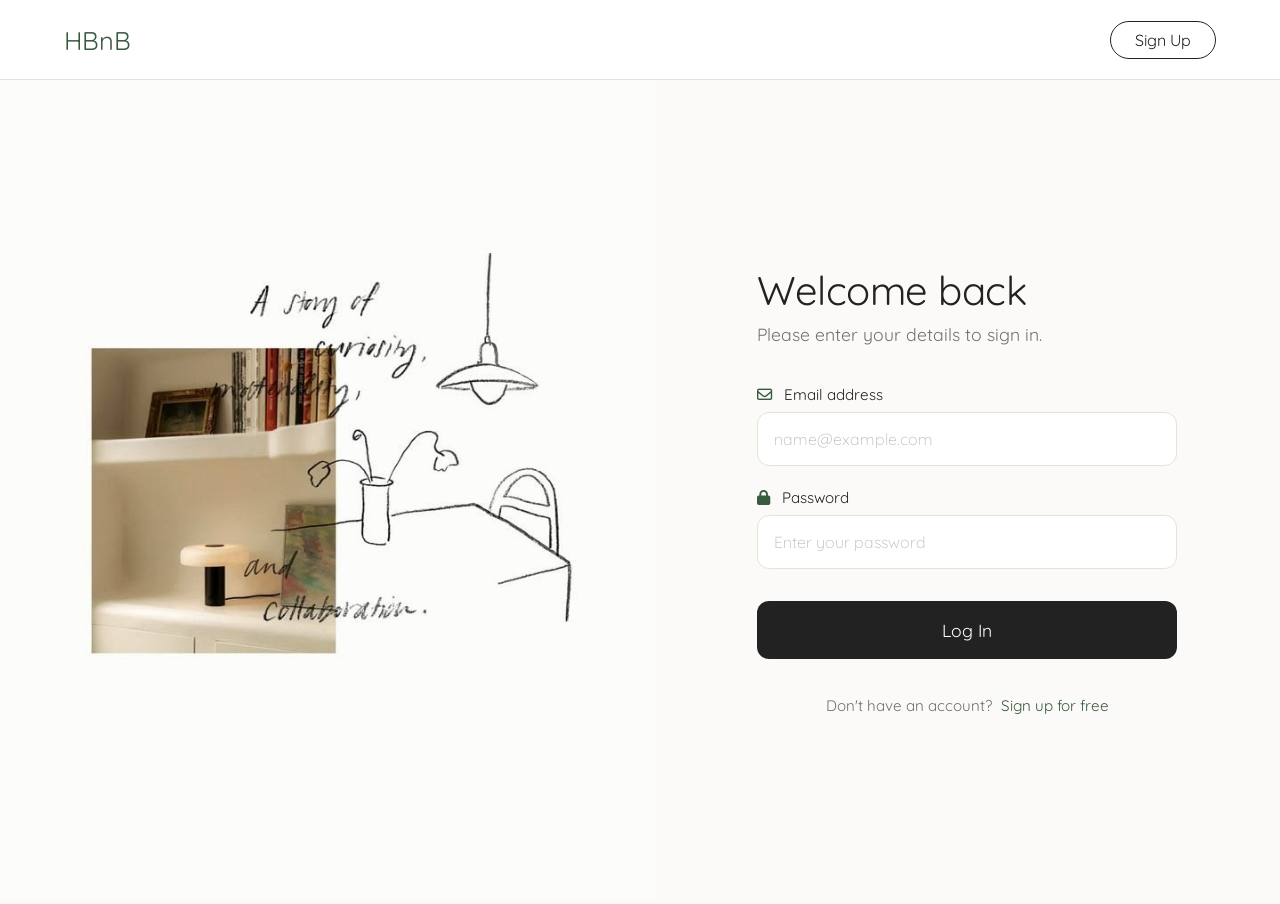
==== part4/frontend/account.html @ bfab35d6 "Add registration page for user account creation" ====
<!DOCTYPE html>
<html lang="en">
<head>
    <meta charset="UTF-8">
    <meta name="viewport" content="width=device-width, initial-scale=1.0">
    <title>HBnB - Dashboard</title>
    <link rel="stylesheet" href="css/account.css">
    <link rel="stylesheet" href="https://cdnjs.cloudflare.com/ajax/libs/font-awesome/6.4.0/css/all.min.css">
</head>
<body>

    <header>
        <a href="index.html" class="logo">HBnB</a>
        <nav class="nav-links">
            <a href="index.html">Home</a>
            <a href="add_place.html">Host a Place</a>
            <a href="#" id="logout-btn">Logout</a>
        </nav>
    </header>

    <div class="dashboard-wrapper">
        <!-- Sidebar -->
        <aside class="sidebar">
            <h2>Dashboard</h2>
            <a href="#" id="tab-places" class="sidebar-link active">My Places</a>
            <a href="add_place.html" class="sidebar-link">Add New Place</a>
            <a href="#" id="tab-bookings" class="sidebar-link">My Bookings</a>
            <a href="#" id="delete-account-btn" class="sidebar-link sidebar-danger">Delete Account</a>
        </aside>

        <!-- Main Content -->
        <main class="main-content">
            <h1 class="section-title">My Hosted Places</h1>
            <section id="my-places-list" class="places-grid">
                <!-- Dynamic cards injected via JS -->
            </section>
            <h1 class="section-title" id="bookings-title" style="display:none; margin-top: 40px;">Booking History</h1>
            <section id="my-bookings-list" class="places-grid" style="display:none;">

            </section>
        </main>
    </div>

    <!-- Hidden Edit Modal -->
    <div id="edit-modal" class="modal-overlay">
        <div class="modal-content" style="max-width: 700px; max-height: 90vh; overflow-y: auto;">
            <h2><i class="fa-solid fa-pen-to-square"></i> Edit Place Details</h2>
            <form id="edit-place-form">
                <input type="hidden" id="edit-place-id">
                
                <div class="input-group">
                    <label>Title</label>
                    <input type="text" id="edit-title" required>
                </div>
                
                <!-- حاوية الصور المتعددة للتعديل -->
                <div id="edit-image-inputs-container" class="input-group">
                    <label>Place Images</label>
                    <!-- سيتم حقن الحقول هنا بواسطة JS -->
                </div>
                <button type="button" id="edit-add-more-imgs-btn" class="btn-manage-amenities" style="width: 100%; margin-bottom: 15px;">
                    <i class="fa-solid fa-plus"></i> Add another image
                </button>

                <div class="input-group">
                    <label>Description</label>
                    <textarea id="edit-description" rows="4"></textarea>
                </div>
                
                <div class="input-group">
                    <label>Price per night ($)</label>
                    <input type="number" id="edit-price" step="0.01" required>
                </div>

                <!-- حاوية الـ Amenities للتعديل -->
                <div class="input-group" style="margin-top: 20px;">
                    <label>Amenities</label>
                    <div id="edit-amenities-selection-wrapper" class="amenities-wrapper">
                        <!-- سيتم حقن أزرار الاختيار هنا بواسطة JS -->
                    </div>
                </div>

                <div class="modal-actions">
                    <button type="button" id="close-modal-btn" class="btn-secondary">Cancel</button>
                    <button type="submit" class="btn-primary">Save Changes</button>
                </div>
            </form>
        </div>
    </div>

    <script src="js/scripts.js"></script>
</body>
</html>
---- part4/frontend/css/account.css ----
@import url('https://fonts.googleapis.com/css2?family=Quicksand:wght@300;400;500;600;700&display=swap');

:root {
    --bg-color: #f4f6f8;
    --surface-color: #ffffff;
    --text-main: #2b2b2b;
    --primary-dark: #1a1a1a;
    --danger-color: #e63946;
    --border-color: #e0e0e0;
    --font-main: 'Quicksand', sans-serif;
}

* { margin: 0; padding: 0; box-sizing: border-box; }
body { font-family: var(--font-main); background-color: var(--bg-color); color: var(--text-main); display: flex; flex-direction: column; min-height: 100vh; }
header { display: flex; justify-content: space-between; align-items: center; padding: 20px 5%; background-color: var(--surface-color); border-bottom: 1px solid var(--border-color); z-index: 10; }
.logo { font-size: 1.5rem; font-weight: 700; text-decoration: none; color: var(--primary-dark); }
.nav-links a { text-decoration: none; color: var(--text-main); font-weight: 500; margin-left: 20px; }

/* Dashboard Layout (Sidebar + Main) */
.dashboard-wrapper { display: flex; flex: 1; max-width: 1400px; margin: 0 auto; width: 100%; }
.sidebar { width: 280px; background: var(--surface-color); border-right: 1px solid var(--border-color); padding: 40px 20px; display: flex; flex-direction: column; }
.sidebar h2 { font-size: 1.5rem; margin-bottom: 30px; border-bottom: 2px solid var(--primary-dark); padding-bottom: 10px; display: inline-block; }
.sidebar-link { padding: 15px; margin-bottom: 10px; text-decoration: none; color: var(--text-main); font-weight: 600; border-radius: 8px; transition: background 0.3s; }
.sidebar-link:hover, .sidebar-link.active { background: #f0f0f0; }
.sidebar-danger { margin-top: auto; color: var(--danger-color); border: 1px solid var(--danger-color); text-align: center; }
.sidebar-danger:hover { background: var(--danger-color); color: white; }

.main-content { flex: 1; padding: 40px 5%; }
.section-title { font-size: 2rem; font-weight: 300; margin-bottom: 30px; color: var(--primary-dark); }

/* Places Grid & Cards with Images */
.places-grid { display: grid; grid-template-columns: repeat(auto-fill, minmax(280px, 1fr)); gap: 25px; }
.place-card { background: var(--surface-color); border: 1px solid var(--border-color); border-radius: 12px; overflow: hidden; display: flex; flex-direction: column; transition: box-shadow 0.3s; }
.place-card:hover { box-shadow: 0 10px 20px rgba(0,0,0,0.05); }
.card-img { width: 100%; height: 180px; object-fit: cover; }
.card-body { padding: 20px; display: flex; flex-direction: column; flex: 1; }
.card-body h3 { font-size: 1.2rem; margin-bottom: 5px; }
.card-body p { color: #666; margin-bottom: 20px; flex: 1; }
.card-actions { display: flex; gap: 10px; }
.btn-edit, .btn-delete { flex: 1; padding: 10px; border-radius: 6px; cursor: pointer; font-weight: 600; font-family: inherit; border: none; transition: 0.2s; }
.btn-edit { background: #f0f0f0; color: var(--primary-dark); }
.btn-edit:hover { background: var(--primary-dark); color: white; }
.btn-delete { background: #ffe3e3; color: var(--danger-color); }
.btn-delete:hover { background: var(--danger-color); color: white; }

/* Modal */
.modal-overlay { display: none; position: fixed; top: 0; left: 0; width: 100%; height: 100%; background: rgba(0,0,0,0.5); z-index: 1000; justify-content: center; align-items: center; }
.modal-content { background: var(--surface-color); width: 100%; max-width: 500px; padding: 30px; border-radius: 12px; box-shadow: 0 15px 30px rgba(0,0,0,0.1); }
.modal-content h2 { margin-bottom: 25px; }
.input-group { margin-bottom: 15px; }
.input-group label { display: block; margin-bottom: 5px; font-weight: 600; font-size: 0.9rem; }
.input-group input, .input-group textarea { width: 100%; padding: 12px; border: 1px solid var(--border-color); border-radius: 6px; font-family: inherit; font-size: 1rem; outline: none; }
.modal-actions { display: flex; gap: 15px; margin-top: 25px; }
.btn-primary { flex: 1; background: var(--primary-dark); color: #fff; border: none; padding: 12px; border-radius: 6px; cursor: pointer; font-weight: 600; }
.btn-secondary { flex: 1; background: var(--bg-color); color: var(--text-main); border: 1px solid var(--border-color); padding: 12px; border-radius: 6px; cursor: pointer; font-weight: 600; }
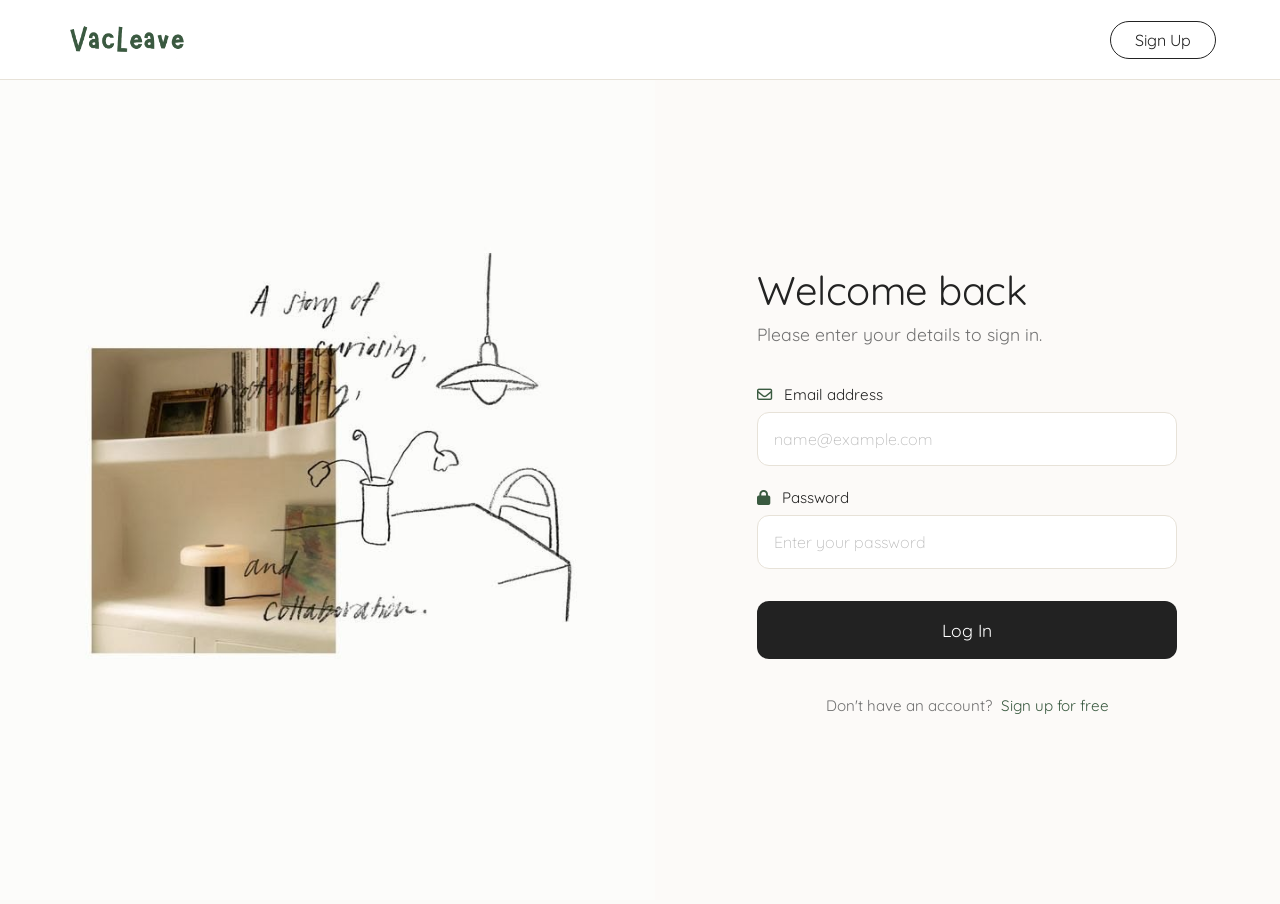
==== commit f47ee347: "Add admin user fetching functionality with token validation - Implemented a new JavaScript file (adm" ====
--- a/part4/frontend/account.html
+++ b/part4/frontend/account.html
@@ -10,7 +10,9 @@
 <body>
 
     <header>
-        <a href="index.html" class="logo">HBnB</a>
+        <a href="index.html" class="logo" style="display: flex; align-items: center;">
+            <img src="imgs/logo.png" alt="HBnB Logo" style="height: 40px; width: auto; object-fit: contain;">
+        </a>
         <nav class="nav-links">
             <a href="index.html">Home</a>
             <a href="add_place.html">Host a Place</a>
@@ -19,29 +21,32 @@
     </header>
 
     <div class="dashboard-wrapper">
-        <!-- Sidebar -->
+        
         <aside class="sidebar">
             <h2>Dashboard</h2>
             <a href="#" id="tab-places" class="sidebar-link active">My Places</a>
             <a href="add_place.html" class="sidebar-link">Add New Place</a>
             <a href="#" id="tab-bookings" class="sidebar-link">My Bookings</a>
+            <a href="#" id="tab-favorites" class="sidebar-link">My Favorites</a>
             <a href="#" id="delete-account-btn" class="sidebar-link sidebar-danger">Delete Account</a>
         </aside>
 
-        <!-- Main Content -->
+        
         <main class="main-content">
             <h1 class="section-title">My Hosted Places</h1>
             <section id="my-places-list" class="places-grid">
-                <!-- Dynamic cards injected via JS -->
+                
             </section>
             <h1 class="section-title" id="bookings-title" style="display:none; margin-top: 40px;">Booking History</h1>
             <section id="my-bookings-list" class="places-grid" style="display:none;">
 
             </section>
+            <h1 class="section-title" id="favorites-title" style="display:none; font-weight: 400; margin-top: 40px;">Favorite Places</h1>
+            <section id="my-favorites-list" class="places-grid" style="display:none;"></section>
         </main>
     </div>
 
-    <!-- Hidden Edit Modal -->
+    
     <div id="edit-modal" class="modal-overlay">
         <div class="modal-content" style="max-width: 700px; max-height: 90vh; overflow-y: auto;">
             <h2><i class="fa-solid fa-pen-to-square"></i> Edit Place Details</h2>
@@ -53,10 +58,10 @@
                     <input type="text" id="edit-title" required>
                 </div>
                 
-                <!-- حاوية الصور المتعددة للتعديل -->
+                
                 <div id="edit-image-inputs-container" class="input-group">
                     <label>Place Images</label>
-                    <!-- سيتم حقن الحقول هنا بواسطة JS -->
+                    
                 </div>
                 <button type="button" id="edit-add-more-imgs-btn" class="btn-manage-amenities" style="width: 100%; margin-bottom: 15px;">
                     <i class="fa-solid fa-plus"></i> Add another image
@@ -72,11 +77,11 @@
                     <input type="number" id="edit-price" step="0.01" required>
                 </div>
 
-                <!-- حاوية الـ Amenities للتعديل -->
+                
                 <div class="input-group" style="margin-top: 20px;">
                     <label>Amenities</label>
                     <div id="edit-amenities-selection-wrapper" class="amenities-wrapper">
-                        <!-- سيتم حقن أزرار الاختيار هنا بواسطة JS -->
+                        
                     </div>
                 </div>
 
--- a/part4/frontend/css/account.css
+++ b/part4/frontend/css/account.css
@@ -7,49 +7,138 @@
     --primary-dark: #1a1a1a;
     --danger-color: #e63946;
     --border-color: #e0e0e0;
+    --border-soft: #e7e2d8;
+    --text-muted: #717171;
     --font-main: 'Quicksand', sans-serif;
 }
 
 * { margin: 0; padding: 0; box-sizing: border-box; }
-body { font-family: var(--font-main); background-color: var(--bg-color); color: var(--text-main); display: flex; flex-direction: column; min-height: 100vh; }
+body { font-family: var(--font-main); background-color: var(--bg-color); color: var(--text-main); display: flex; flex-direction: column; min-height: 100vh; font-weight: 400; }
 header { display: flex; justify-content: space-between; align-items: center; padding: 20px 5%; background-color: var(--surface-color); border-bottom: 1px solid var(--border-color); z-index: 10; }
-.logo { font-size: 1.5rem; font-weight: 700; text-decoration: none; color: var(--primary-dark); }
-.nav-links a { text-decoration: none; color: var(--text-main); font-weight: 500; margin-left: 20px; }
+.logo { font-size: 1.5rem; font-weight: 400; text-decoration: none; color: var(--primary-dark); }
+.nav-links a { text-decoration: none; color: var(--text-main); font-weight: 400; margin-left: 20px; }
 
-/* Dashboard Layout (Sidebar + Main) */
 .dashboard-wrapper { display: flex; flex: 1; max-width: 1400px; margin: 0 auto; width: 100%; }
 .sidebar { width: 280px; background: var(--surface-color); border-right: 1px solid var(--border-color); padding: 40px 20px; display: flex; flex-direction: column; }
-.sidebar h2 { font-size: 1.5rem; margin-bottom: 30px; border-bottom: 2px solid var(--primary-dark); padding-bottom: 10px; display: inline-block; }
-.sidebar-link { padding: 15px; margin-bottom: 10px; text-decoration: none; color: var(--text-main); font-weight: 600; border-radius: 8px; transition: background 0.3s; }
+.sidebar h2 { font-size: 1.5rem; font-weight: 400; margin-bottom: 30px; border-bottom: 2px solid var(--primary-dark); padding-bottom: 10px; display: inline-block; }
+.sidebar-link { padding: 15px; margin-bottom: 10px; text-decoration: none; color: var(--text-main); font-weight: 400; border-radius: 8px; transition: background 0.3s; }
 .sidebar-link:hover, .sidebar-link.active { background: #f0f0f0; }
 .sidebar-danger { margin-top: auto; color: var(--danger-color); border: 1px solid var(--danger-color); text-align: center; }
 .sidebar-danger:hover { background: var(--danger-color); color: white; }
 
 .main-content { flex: 1; padding: 40px 5%; }
-.section-title { font-size: 2rem; font-weight: 300; margin-bottom: 30px; color: var(--primary-dark); }
+.section-title { font-size: 2rem; font-weight: 400; margin-bottom: 30px; color: var(--primary-dark); }
 
-/* Places Grid & Cards with Images */
 .places-grid { display: grid; grid-template-columns: repeat(auto-fill, minmax(280px, 1fr)); gap: 25px; }
-.place-card { background: var(--surface-color); border: 1px solid var(--border-color); border-radius: 12px; overflow: hidden; display: flex; flex-direction: column; transition: box-shadow 0.3s; }
+.place-card { background: var(--surface-color); border: 1px solid var(--border-color); border-radius: 12px; overflow: hidden; display: flex; flex-direction: column; transition: box-shadow 0.3s; position: relative; }
 .place-card:hover { box-shadow: 0 10px 20px rgba(0,0,0,0.05); }
-.card-img { width: 100%; height: 180px; object-fit: cover; }
-.card-body { padding: 20px; display: flex; flex-direction: column; flex: 1; }
-.card-body h3 { font-size: 1.2rem; margin-bottom: 5px; }
-.card-body p { color: #666; margin-bottom: 20px; flex: 1; }
+
+.card-img-wrapper { position: relative; width: 100%; height: 180px; }
+.card-img, .card-img-wrapper img { width: 100%; height: 100%; object-fit: cover; }
+
+.card-body, .card-info { padding: 20px; display: flex; flex-direction: column; flex: 1; }
+.card-body h3, .card-info h3 { font-size: 1.2rem; margin-bottom: 5px; font-weight: 400; }
+.card-body p, .card-info p { color: #666; margin-bottom: 20px; flex: 1; font-weight: 400; }
+.card-info .btn-view { margin-top: auto; font-weight: 400; color: #3a5a40; text-decoration: none; }
+
 .card-actions { display: flex; gap: 10px; }
-.btn-edit, .btn-delete { flex: 1; padding: 10px; border-radius: 6px; cursor: pointer; font-weight: 600; font-family: inherit; border: none; transition: 0.2s; }
+.btn-edit, .btn-delete { flex: 1; padding: 10px; border-radius: 6px; cursor: pointer; font-weight: 400; font-family: inherit; border: none; transition: 0.2s; }
 .btn-edit { background: #f0f0f0; color: var(--primary-dark); }
 .btn-edit:hover { background: var(--primary-dark); color: white; }
 .btn-delete { background: #ffe3e3; color: var(--danger-color); }
 .btn-delete:hover { background: var(--danger-color); color: white; }
 
-/* Modal */
+
+.card-price-badge {
+    position: absolute;
+    top: 20px; 
+    left: 20px; 
+    background: rgba(255, 255, 255, 0.95);
+    backdrop-filter: blur(5px);
+    padding: 8px 15px;
+    border-radius: 20px;
+    font-weight: 400; 
+    color: var(--text-main);
+    box-shadow: 0 5px 15px rgba(0,0,0,0.1);
+}
+
+
+.btn-favorite {
+    background-color: var(--surface-color);
+    width: 44px;
+    height: 44px;
+    border-radius: 50%;
+    display: flex;
+    justify-content: center;
+    align-items: center;
+    cursor: pointer;
+    font-size: 1.25rem;
+    color: var(--text-muted);
+    font-weight: 400;
+    outline: none;
+    border: 1px solid var(--border-soft);
+    box-shadow: 0 4px 10px rgba(0,0,0,0.03);
+    transition: all 0.3s cubic-bezier(0.175, 0.885, 0.32, 1.275);
+    -webkit-tap-highlight-color: transparent;
+}
+
+
+.card-img-wrapper .btn-favorite {
+    position: absolute;
+    top: 20px;
+    right: 20px;
+    z-index: 10;
+}
+
+
+.btn-favorite:hover {
+    transform: translateY(-2px) scale(1.08);
+    box-shadow: 0 10px 25px rgba(0,0,0,0.08);
+    color: var(--danger-color);
+    border-color: #f7b2b7;
+}
+
+.btn-favorite:active {
+    transform: scale(0.92);
+    box-shadow: 0 2px 5px rgba(0,0,0,0.02);
+}
+
+
+.btn-favorite i.fa-solid {
+    animation: pop 0.3s ease-out forwards;
+}
+
+@keyframes pop {
+    0% { transform: scale(1); }
+    50% { transform: scale(1.3); }
+    100% { transform: scale(1); }
+}
+
+
 .modal-overlay { display: none; position: fixed; top: 0; left: 0; width: 100%; height: 100%; background: rgba(0,0,0,0.5); z-index: 1000; justify-content: center; align-items: center; }
 .modal-content { background: var(--surface-color); width: 100%; max-width: 500px; padding: 30px; border-radius: 12px; box-shadow: 0 15px 30px rgba(0,0,0,0.1); }
-.modal-content h2 { margin-bottom: 25px; }
+.modal-content h2 { margin-bottom: 25px; font-weight: 400; }
 .input-group { margin-bottom: 15px; }
-.input-group label { display: block; margin-bottom: 5px; font-weight: 600; font-size: 0.9rem; }
-.input-group input, .input-group textarea { width: 100%; padding: 12px; border: 1px solid var(--border-color); border-radius: 6px; font-family: inherit; font-size: 1rem; outline: none; }
+.input-group label { display: block; margin-bottom: 5px; font-weight: 400; font-size: 0.9rem; }
+.input-group input, .input-group textarea { width: 100%; padding: 12px; border: 1px solid var(--border-color); border-radius: 6px; font-family: inherit; font-size: 1rem; font-weight: 400; outline: none; }
 .modal-actions { display: flex; gap: 15px; margin-top: 25px; }
-.btn-primary { flex: 1; background: var(--primary-dark); color: #fff; border: none; padding: 12px; border-radius: 6px; cursor: pointer; font-weight: 600; }
-.btn-secondary { flex: 1; background: var(--bg-color); color: var(--text-main); border: 1px solid var(--border-color); padding: 12px; border-radius: 6px; cursor: pointer; font-weight: 600; }+.btn-primary { flex: 1; background: var(--primary-dark); color: #fff; border: none; padding: 12px; border-radius: 6px; cursor: pointer; font-weight: 400; }
+.btn-secondary { flex: 1; background: var(--bg-color); color: var(--text-main); border: 1px solid var(--border-color); padding: 12px; border-radius: 6px; cursor: pointer; font-weight: 400; }
+.btn-manage-amenities { background: var(--bg-color); color: var(--text-main); border: 1px solid var(--border-color); padding: 10px 15px; border-radius: 6px; cursor: pointer; font-weight: 400; margin-top: 15px; }
+
+
+@media (max-width: 900px) {
+    header { flex-direction: column; gap: 15px; }
+    .dashboard-wrapper { flex-direction: column; }
+    .sidebar { 
+        width: 100%; 
+        border-right: none; 
+        border-bottom: 1px solid var(--border-color); 
+        padding: 20px 5%; 
+    }
+    .sidebar h2 { margin-bottom: 15px; display: block; text-align: center; }
+    .sidebar-link { display: inline-block; margin-right: 10px; margin-bottom: 10px; text-align: center; }
+    .main-content { padding: 30px 5%; }
+    .places-grid { grid-template-columns: 1fr; }
+    .modal-content { width: 90%; padding: 20px; margin: 20px auto; }
+}
